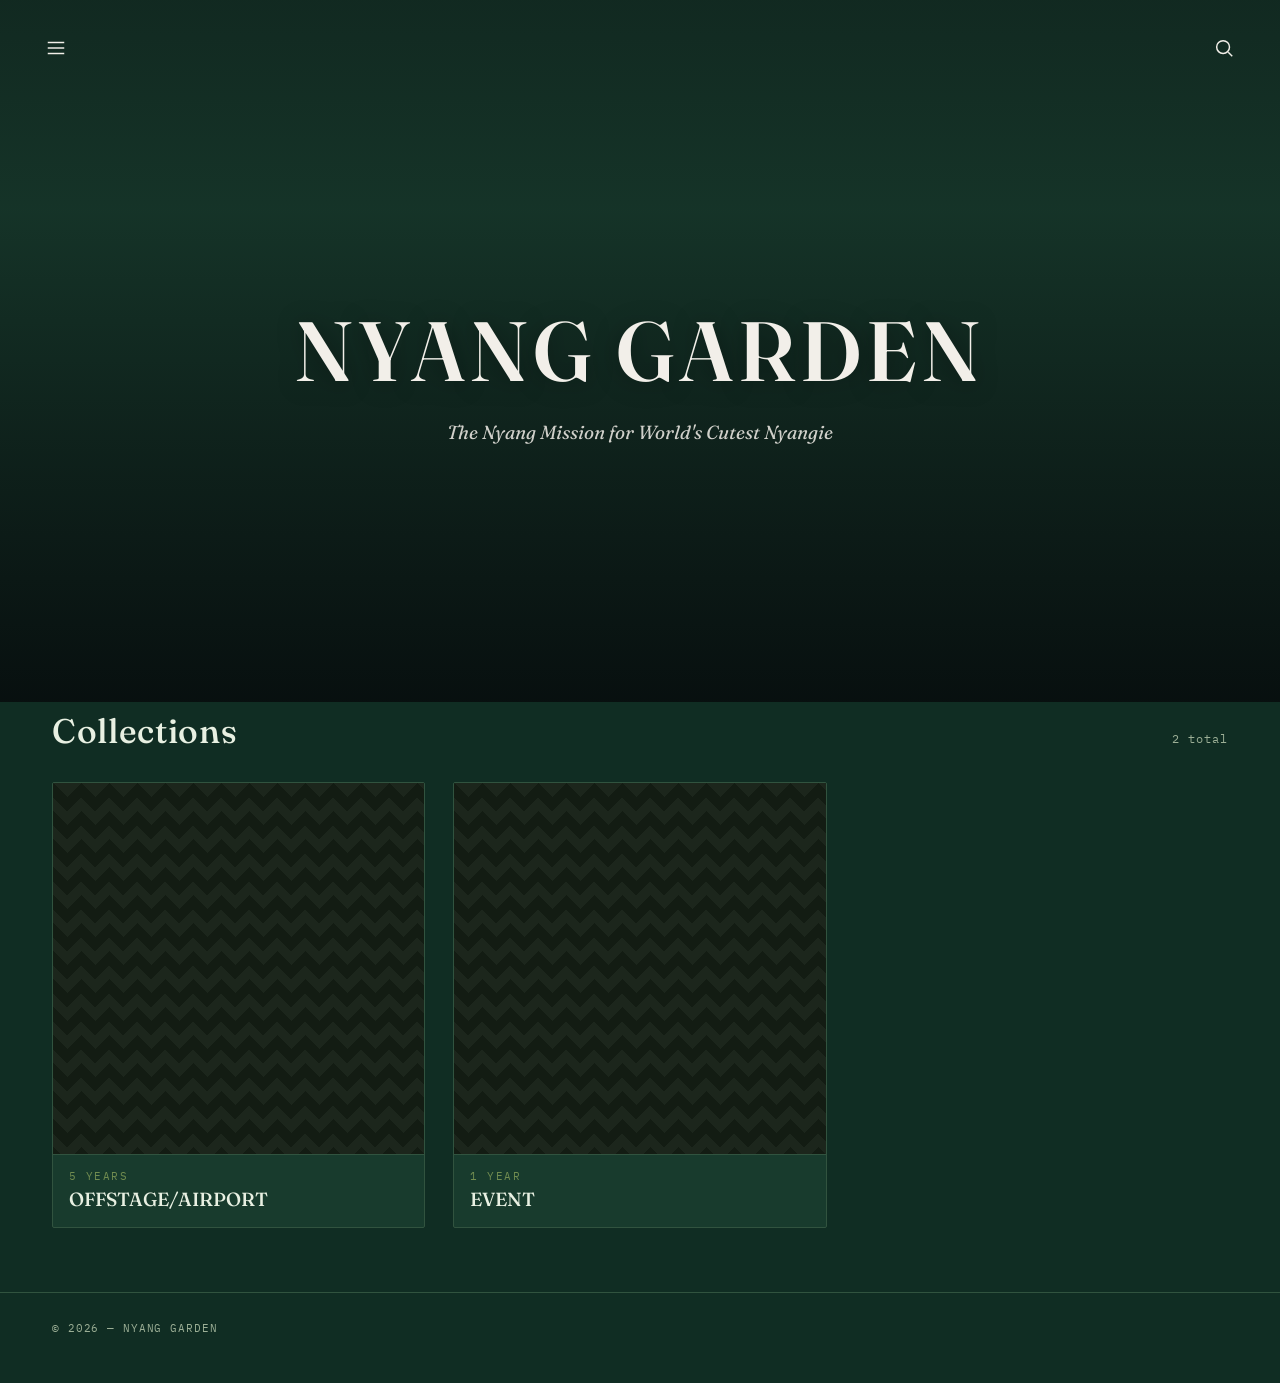
==== index.html @ 41c12a2d "Add files via upload" ====
<!DOCTYPE html>
<html lang="vi">
<head>
  <meta charset="UTF-8" />
  <meta name="viewport" content="width=device-width, initial-scale=1.0" />
  <title>Nyang Garden</title>
  <meta name="description" content="A curated photo exhibition" />
  <link rel="preconnect" href="https://fonts.googleapis.com" />
  <link rel="preconnect" href="https://fonts.gstatic.com" crossorigin />
  <link
    href="https://fonts.googleapis.com/css2?family=Fraunces:opsz,wght@9..144,500;9..144,600&family=Work+Sans:wght@400;500;600&family=IBM+Plex+Mono:wght@400;500&display=swap"
    rel="stylesheet"
  />
  <link rel="stylesheet" href="style.css" />
</head>
<body>
  <div id="app"></div>
  <script src="app.js"></script>
</body>
</html>
---- style.css ----
/* =========================================================
   NYANG GARDEN — exhibition-style photo showroom for Yang Jungwon of ENHYPEN
   Design tokens live here. Change these to reskin the site.
   ========================================================= */
 
:root {
  --bg: #102D23; /* màu nền chính của cả trang */
  --bg-elevated: #183B2D; /* màu nền của thẻ card (nhạt hơn nền chính 1 chút) */
  --line: #31533F; /* màu viền, đường kẻ phân cách */
  --text: #E8F0E2; /* màu chữ chính */
  --text-muted: #9CAF96; /* màu chữ phụ (ngày tháng, ghi chú nhỏ) */
  --accent: #718C50; /* màu nhấn — dùng cho nhãn, viền hover, chữ nổi bật */
  --accent-bright: #A4BD72; /* màu nhấn sáng hơn — dùng khi hover/focus */
  --font-display: "Fraunces", "Playfair Display", Georgia, serif;
  --font-body: "Work Sans", "Inter", system-ui, sans-serif;
  --font-mono: "IBM Plex Mono", "Courier New", monospace;
  --radius: 2px;
  --gap: 28px;
  --max-width: 1240px;
}
 
* { box-sizing: border-box; }
 
html { scroll-behavior: smooth; }
 
body {
  margin: 0;
  background: var(--bg);
  color: var(--text);
  font-family: var(--font-body);
  -webkit-font-smoothing: antialiased;
}
 
a { color: inherit; text-decoration: none; }
 
img { display: block; max-width: 100%; }
 
::selection { background: var(--accent); color: #101014; }
 
:focus-visible {
  outline: 2px solid var(--accent-bright);
  outline-offset: 3px;
}
 
@media (prefers-reduced-motion: reduce) {
  * { animation-duration: 0.01ms !important; transition-duration: 0.01ms !important; }
}
 
/* ---------- Hero banner (home page only) ---------- */
 
.hero {
  position: relative;
  height: 78vh;
  min-height: 460px;
  max-height: 780px;
  width: 100%;
  overflow: hidden;
  background: var(--bg-elevated); /* màu nền dự phòng trong lúc ảnh hero đang tải */
  display: flex;
  flex-direction: column;
}
 
.hero-img {
  position: absolute;
  inset: 0;
  width: 100%;
  height: 100%;
  object-fit: cover;
  object-position: center 30%;
}
 
.hero::after {
  content: "";
  position: absolute;
  inset: 0;
  background: linear-gradient(
    180deg,
    rgba(5, 8, 10, 0.35) 0%,
    rgba(5, 8, 10, 0.15) 30%,
    rgba(5, 8, 10, 0.55) 68%,
    rgba(5, 8, 10, 0.85) 100%
  );
}
 
.hero-topbar {
  position: relative;
  z-index: 2;
  display: flex;
  align-items: center;
  justify-content: space-between;
  padding: 28px 36px;
}
 
.hero-icon-btn {
  display: flex;
  align-items: center;
  justify-content: center;
  width: 40px;
  height: 40px;
  color: #f2efe9;
  background: transparent;
  border: none;
  cursor: pointer;
}
 
.hero-icon-btn svg { width: 22px; height: 22px; }
 
.hero-body {
  position: relative;
  z-index: 2;
  flex: 1;
  display: flex;
  flex-direction: column;
  align-items: center;
  justify-content: center;
  text-align: center;
  padding: 0 24px 56px;
}
 
.hero-title {
  font-family: var(--font-display);
  font-weight: 600;
  font-size: clamp(38px, 7vw, 84px);
  letter-spacing: 0.06em;
  color: #f2efe9;
  margin: 0;
  text-shadow: 0 2px 24px rgba(0, 0, 0, 0.35);
}
 
.hero-subtitle {
  font-family: var(--font-display);
  font-style: italic;
  font-weight: 400;
  font-size: clamp(14px, 1.6vw, 19px);
  color: rgba(242, 239, 233, 0.85);
  margin: 18px 0 0;
}
 
 
/* ---------- Layout shell ---------- */
 
.wrap {
  max-width: var(--max-width);
  margin: 0 auto;
  padding: 0 32px;
}
 
header.site-header {
  padding: 48px 0 28px;
  border-bottom: 1px solid var(--line);
}
 
.site-title {
  font-family: var(--font-display);
  font-weight: 600;
  font-size: clamp(28px, 4vw, 42px);
  letter-spacing: 0.04em;
  margin: 0;
}
 
.site-subtitle {
  margin: 8px 0 0;
  color: var(--text-muted);
  font-size: 14px;
  letter-spacing: 0.08em;
  text-transform: uppercase;
  font-family: var(--font-mono);
}
 
/* ---------- Breadcrumb / floor signage ---------- */
 
.floor-guide {
  display: flex;
  align-items: center;
  gap: 10px;
  padding: 22px 0;
  font-family: var(--font-mono);
  font-size: 12px;
  letter-spacing: 0.12em;
  text-transform: uppercase;
  color: var(--text-muted);
  flex-wrap: wrap;
}
 
.floor-guide a { color: var(--text-muted); border-bottom: 1px solid transparent; }
.floor-guide a:hover { color: var(--accent-bright); border-color: var(--accent-bright); }
.floor-guide .sep { color: var(--line); }
.floor-guide .current { color: var(--accent); }
 
/* ---------- Section heading ---------- */
 
.section-head {
  display: flex;
  align-items: baseline;
  justify-content: space-between;
  padding: 8px 0 30px;
  gap: 16px;
}
 
.section-head h2 {
  font-family: var(--font-display);
  font-weight: 500;
  font-size: clamp(24px, 3vw, 34px);
  margin: 0;
  letter-spacing: 0.02em;
}
 
.section-count {
  font-family: var(--font-mono);
  font-size: 12px;
  color: var(--text-muted);
  letter-spacing: 0.08em;
  white-space: nowrap;
}
 
/* ---------- Card grid ---------- */
 
.grid {
  display: grid;
  grid-template-columns: repeat(auto-fill, minmax(320px, 1fr));
  gap: var(--gap);
  padding-bottom: 64px;
}
 
.card {
  position: relative;
  display: block;
  background: var(--bg-elevated);
  border: 1px solid var(--line);
  border-radius: var(--radius);
  overflow: hidden;
  transition: transform 0.25s ease, border-color 0.25s ease;
}
 
.card:hover,
.card:focus-visible {
  transform: translateY(-4px);
  border-color: var(--accent);
}
 
.card-frame {
  aspect-ratio: 1 / 1;
  width: 100%;
  overflow: hidden;
  background:
    linear-gradient(135deg, #1c261c 25%, transparent 25%) -14px 0/28px 28px,
    linear-gradient(225deg, #1c261c 25%, transparent 25%) -14px 0/28px 28px,
    linear-gradient(315deg, #1c261c 25%, transparent 25%) 0 0/28px 28px,
    linear-gradient(45deg, #1c261c 25%, #131c13 25%) 0 0/28px 28px;
}
 
.card-frame img {
  width: 100%;
  height: 100%;
  object-fit: cover;
  transition: transform 0.5s ease;
}
 
.card:hover .card-frame img { transform: scale(1.05); }
 
.card-plate {
  padding: 14px 16px 16px;
  border-top: 1px solid var(--line);
}
 
.card-plate .plate-eyebrow {
  display: block;
  font-family: var(--font-mono);
  font-size: 10.5px;
  letter-spacing: 0.14em;
  text-transform: uppercase;
  color: var(--accent);
  margin-bottom: 4px;
}
 
.card-plate .plate-title {
  font-family: var(--font-display);
  font-size: 19px;
  font-weight: 500;
  margin: 0;
}
 
.card-plate .plate-sub {
  margin: 3px 0 0;
  font-size: 12.5px;
  color: var(--text-muted);
}
 
.card.is-external::after {
  content: "↗";
  position: absolute;
  top: 12px;
  right: 12px;
  width: 28px;
  height: 28px;
  display: flex;
  align-items: center;
  justify-content: center;
  background: rgba(16, 16, 20, 0.75);
  border: 1px solid var(--line);
  border-radius: 50%;
  font-size: 14px;
  color: var(--accent-bright);
}
 
/* ---------- Empty state ---------- */
 
.empty-state {
  padding: 60px 0;
  text-align: center;
  color: var(--text-muted);
  font-family: var(--font-mono);
  font-size: 13px;
  letter-spacing: 0.06em;
}
 
/* ---------- Footer ---------- */
 
footer.site-footer {
  border-top: 1px solid var(--line);
  padding: 28px 0 48px;
  color: var(--text-muted);
  font-family: var(--font-mono);
  font-size: 11px;
  letter-spacing: 0.08em;
  text-transform: uppercase;
}
 
@media (max-width: 560px) {
  .wrap { padding: 0 18px; }
  .grid { grid-template-columns: repeat(auto-fill, minmax(150px, 1fr)); gap: 16px; }
}
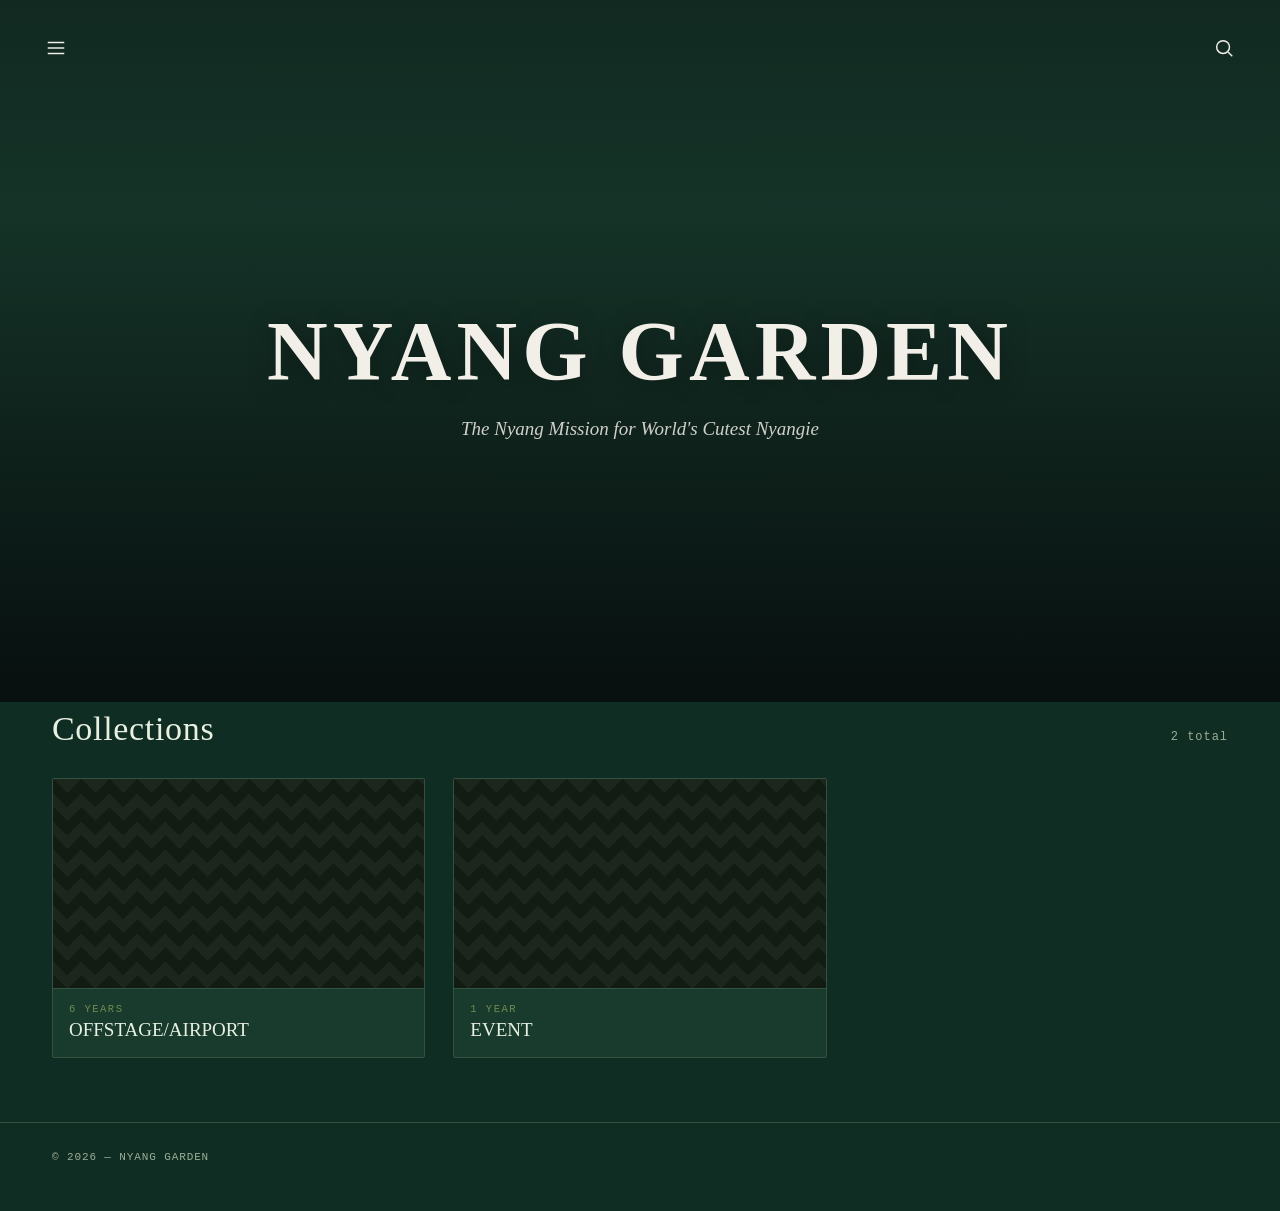
==== commit b66aef67: "Update index.html" ====
--- a/index.html
+++ b/index.html
@@ -7,10 +7,9 @@
   <meta name="description" content="A curated photo exhibition" />
   <link rel="preconnect" href="https://fonts.googleapis.com" />
   <link rel="preconnect" href="https://fonts.gstatic.com" crossorigin />
-  <link
-    href="https://fonts.googleapis.com/css2?family=Fraunces:opsz,wght@9..144,500;9..144,600&family=Work+Sans:wght@400;500;600&family=IBM+Plex+Mono:wght@400;500&display=swap"
-    rel="stylesheet"
-  />
+<link rel="preconnect" href="https://fonts.googleapis.com">
+<link rel="preconnect" href="https://fonts.gstatic.com" crossorigin>
+<link href="https://fonts.googleapis.com/css2?family=Bonbon&family=Cormorant+SC:wght@300;400;500;600;700&family=Oldenburg&display=swap" rel="stylesheet">
   <link rel="stylesheet" href="style.css" />
 </head>
 <body>
--- a/style.css
+++ b/style.css
@@ -257,7 +257,13 @@
 }
  
 .card:hover .card-frame img { transform: scale(1.05); }
- 
+ /* Per-level aspect ratios: category = video-standard 16:9, year = 1:1, date = 2:3 */
+.card-category .card-frame { aspect-ratio: 16 / 9; }
+.card-year .card-frame { aspect-ratio: 1 / 1; }
+.card-date .card-frame { aspect-ratio: 2 / 3; }
+
+/* Category cards are the largest — give them more room in the grid */
+.grid:has(.card-category) { grid-template-columns: repeat(auto-fill, minmax(340px, 1fr)); }
 .card-plate {
   padding: 14px 16px 16px;
   border-top: 1px solid var(--line);
@@ -329,4 +335,206 @@
 @media (max-width: 560px) {
   .wrap { padding: 0 18px; }
   .grid { grid-template-columns: repeat(auto-fill, minmax(150px, 1fr)); gap: 16px; }
-}+}
+ 
+/* ---------- Add-card tile + modal (edit mode only) ---------- */
+ 
+.add-card {
+  display: flex;
+  flex-direction: column;
+  align-items: center;
+  justify-content: center;
+  gap: 10px;
+  aspect-ratio: 4 / 5;
+  background: transparent;
+  border: 1.5px dashed var(--line);
+  color: var(--text-muted);
+  cursor: pointer;
+  font-family: var(--font-body);
+  transition: border-color 0.2s ease, color 0.2s ease;
+}
+ 
+.add-card:hover, .add-card:focus-visible {
+  border-color: var(--accent-bright);
+  color: var(--accent-bright);
+  transform: none;
+}
+ 
+.add-card-plus { font-size: 40px; line-height: 1; font-weight: 300; }
+.add-card-label { font-family: var(--font-mono); font-size: 11px; letter-spacing: 0.08em; text-transform: uppercase; }
+ 
+.modal-backdrop {
+  position: fixed;
+  inset: 0;
+  background: rgba(5, 8, 6, 0.72);
+  display: flex;
+  align-items: center;
+  justify-content: center;
+  padding: 24px;
+  z-index: 100;
+}
+ 
+.modal-box {
+  position: relative;
+  width: 100%;
+  max-width: 460px;
+  max-height: 88vh;
+  overflow-y: auto;
+  background: var(--bg-elevated);
+  border: 1px solid var(--line);
+  border-radius: var(--radius);
+  padding: 28px;
+}
+ 
+.modal-title {
+  font-family: var(--font-display);
+  font-size: 20px;
+  font-weight: 600;
+  margin: 0 0 20px;
+  padding-right: 24px;
+}
+ 
+.modal-close {
+  position: absolute;
+  top: 14px;
+  right: 14px;
+  background: transparent;
+  border: none;
+  color: var(--text-muted);
+  font-size: 26px;
+  line-height: 1;
+  cursor: pointer;
+}
+.modal-close:hover { color: var(--accent-bright); }
+ 
+.modal-box .cc-field { margin-top: 16px; }
+.modal-box .cc-field:first-of-type { margin-top: 0; }
+.modal-box .cc-field > span {
+  display: block;
+  font-family: var(--font-mono);
+  font-size: 11.5px;
+  color: var(--text-muted);
+  margin-bottom: 6px;
+}
+.modal-box input[type="text"] {
+  width: 100%;
+  background: var(--bg);
+  border: 1px solid var(--line);
+  color: var(--text);
+  font-family: var(--font-body);
+  font-size: 14px;
+  padding: 10px 12px;
+  border-radius: var(--radius);
+}
+.modal-box input[type="text"]:focus-visible { border-color: var(--accent-bright); }
+ 
+.modal-dropzone {
+  padding: 24px;
+  margin-top: 0;
+}
+ 
+.modal-preview {
+  width: 88px;
+  height: 88px;
+  object-fit: cover;
+  border-radius: var(--radius);
+  margin: 0 auto;
+}
+ 
+.cc-generate-btn {
+  margin-top: 20px;
+  width: 100%;
+  background: var(--accent);
+  color: var(--bg);
+  border: none;
+  padding: 12px;
+  font-family: var(--font-mono);
+  font-size: 13px;
+  letter-spacing: 0.06em;
+  text-transform: uppercase;
+  border-radius: var(--radius);
+  cursor: pointer;
+}
+.cc-generate-btn:hover { opacity: 0.88; }
+ 
+/* Shared: upload box + copy/output styles (used by the add-card modal) */
+ 
+.upload-box {
+  border: 1.5px dashed var(--line);
+  border-radius: var(--radius);
+  background: var(--bg);
+  padding: 32px 20px;
+  text-align: center;
+  transition: border-color 0.2s ease, background 0.2s ease;
+}
+.upload-box.is-dragover { border-color: var(--accent-bright); }
+ 
+.upload-hint {
+  margin: 0 0 14px;
+  color: var(--text-muted);
+  font-size: 13px;
+}
+ 
+.pick-btn {
+  font-family: var(--font-mono);
+  font-size: 12.5px;
+  letter-spacing: 0.06em;
+  text-transform: uppercase;
+  color: var(--bg);
+  background: var(--accent-bright);
+  border: none;
+  border-radius: var(--radius);
+  padding: 10px 20px;
+  cursor: pointer;
+  transition: opacity 0.2s ease;
+}
+.pick-btn:hover { opacity: 0.85; }
+ 
+.cc-upload-status {
+  margin: 10px 0 0;
+  font-size: 12px;
+  color: var(--accent);
+  min-height: 1em;
+}
+.cc-upload-status.is-error { color: #d98a8a; }
+ 
+.cc-output {
+  margin-top: 20px;
+  padding: 14px;
+  background: var(--bg);
+  border: 1px solid var(--line);
+  border-radius: var(--radius);
+}
+.cc-output-hint { margin: 0 0 10px; font-size: 12.5px; color: var(--accent-bright); }
+ 
+.result-url-row { display: flex; gap: 8px; }
+ 
+.cc-output-json {
+  flex: 1;
+  min-width: 0;
+  background: var(--bg-elevated);
+  border: 1px solid var(--line);
+  color: var(--text);
+  font-family: var(--font-mono);
+  font-size: 12px;
+  line-height: 1.5;
+  padding: 10px;
+  border-radius: var(--radius);
+  resize: vertical;
+}
+ 
+.copy-btn {
+  font-family: var(--font-mono);
+  font-size: 12px;
+  letter-spacing: 0.04em;
+  text-transform: uppercase;
+  color: var(--text);
+  background: transparent;
+  border: 1px solid var(--line);
+  border-radius: var(--radius);
+  padding: 8px 14px;
+  cursor: pointer;
+  white-space: nowrap;
+  transition: border-color 0.2s ease, color 0.2s ease;
+}
+.copy-btn:hover, .copy-btn.is-copied { border-color: var(--accent-bright); color: var(--accent-bright); }
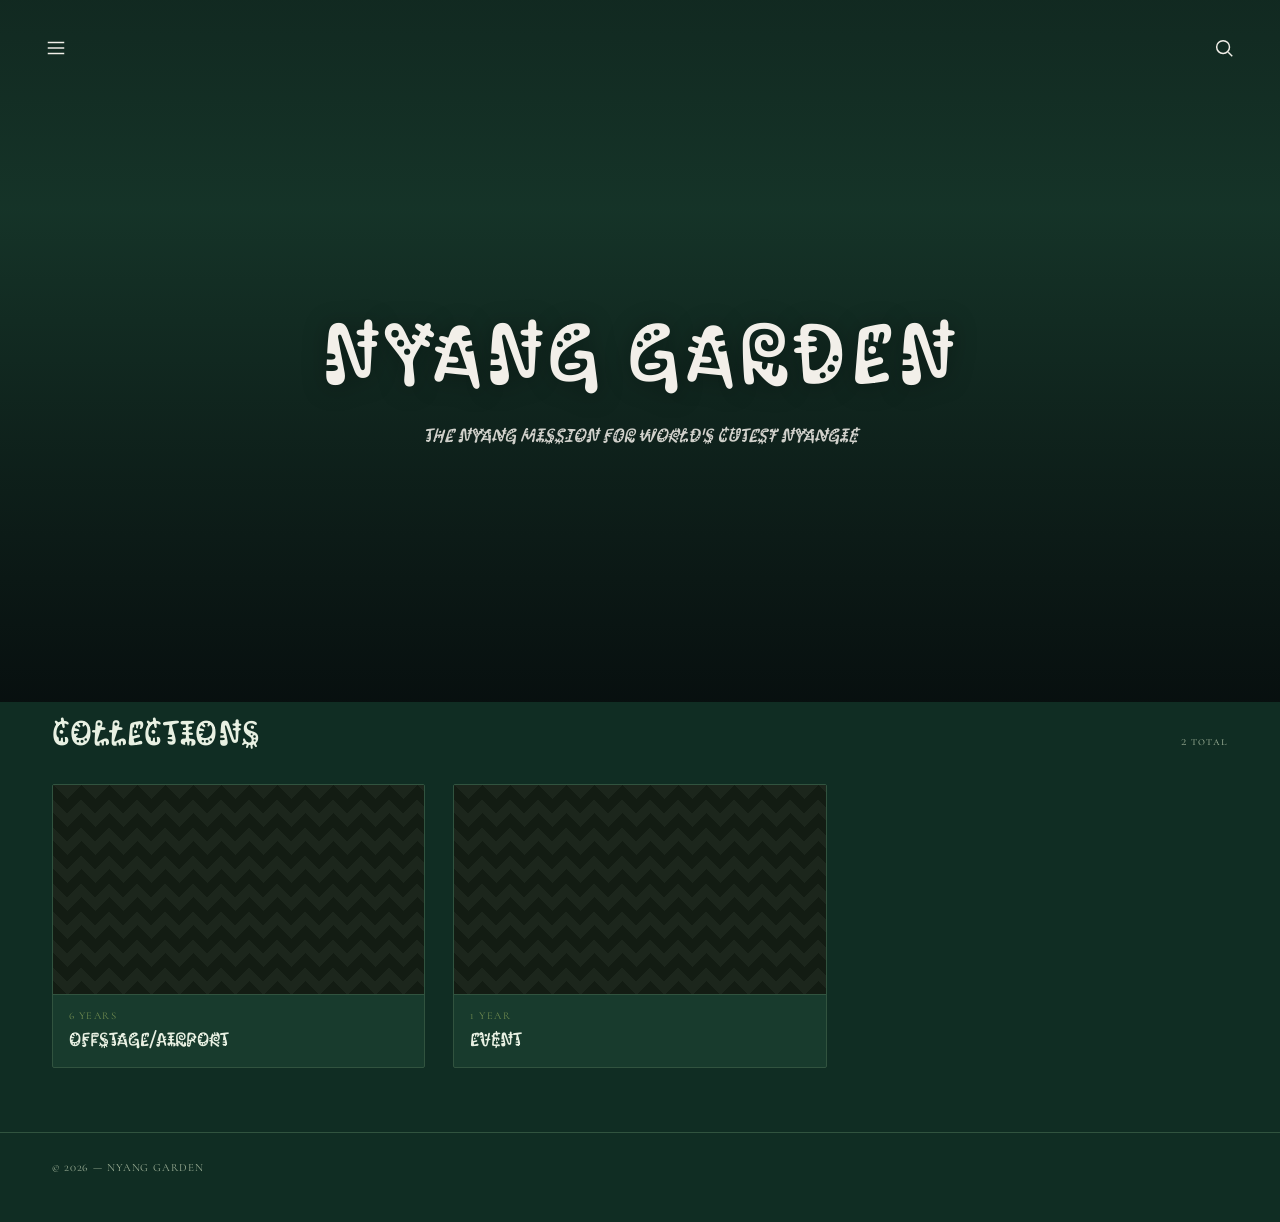
==== commit 8d56c777: "Update index.html" ====
--- a/index.html
+++ b/index.html
@@ -9,7 +9,7 @@
   <link rel="preconnect" href="https://fonts.gstatic.com" crossorigin />
 <link rel="preconnect" href="https://fonts.googleapis.com">
 <link rel="preconnect" href="https://fonts.gstatic.com" crossorigin>
-<link href="https://fonts.googleapis.com/css2?family=Bonbon&family=Cormorant+SC:wght@300;400;500;600;700&family=Oldenburg&display=swap" rel="stylesheet">
+<link href="https://fonts.googleapis.com/css2?family=Bonbon&family=Cormorant+SC:wght@300;400;500;600;700&family=Kablammo&family=Oldenburg&display=swap" rel="stylesheet">
   <link rel="stylesheet" href="style.css" />
 </head>
 <body>
--- a/style.css
+++ b/style.css
@@ -11,9 +11,9 @@
   --text-muted: #9CAF96; /* màu chữ phụ (ngày tháng, ghi chú nhỏ) */
   --accent: #718C50; /* màu nhấn — dùng cho nhãn, viền hover, chữ nổi bật */
   --accent-bright: #A4BD72; /* màu nhấn sáng hơn — dùng khi hover/focus */
-  --font-display: "Fraunces", "Playfair Display", Georgia, serif;
-  --font-body: "Work Sans", "Inter", system-ui, sans-serif;
-  --font-mono: "IBM Plex Mono", "Courier New", monospace;
+  --font-display: "Kablammo", "Fraunces", Georgia, serif;
+  --font-body: "Bonbon", "Inter", system-ui, sans-serif;
+  --font-mono: "Cormorant SC", "Courier New", monospace;
   --radius: 2px;
   --gap: 28px;
   --max-width: 1240px;
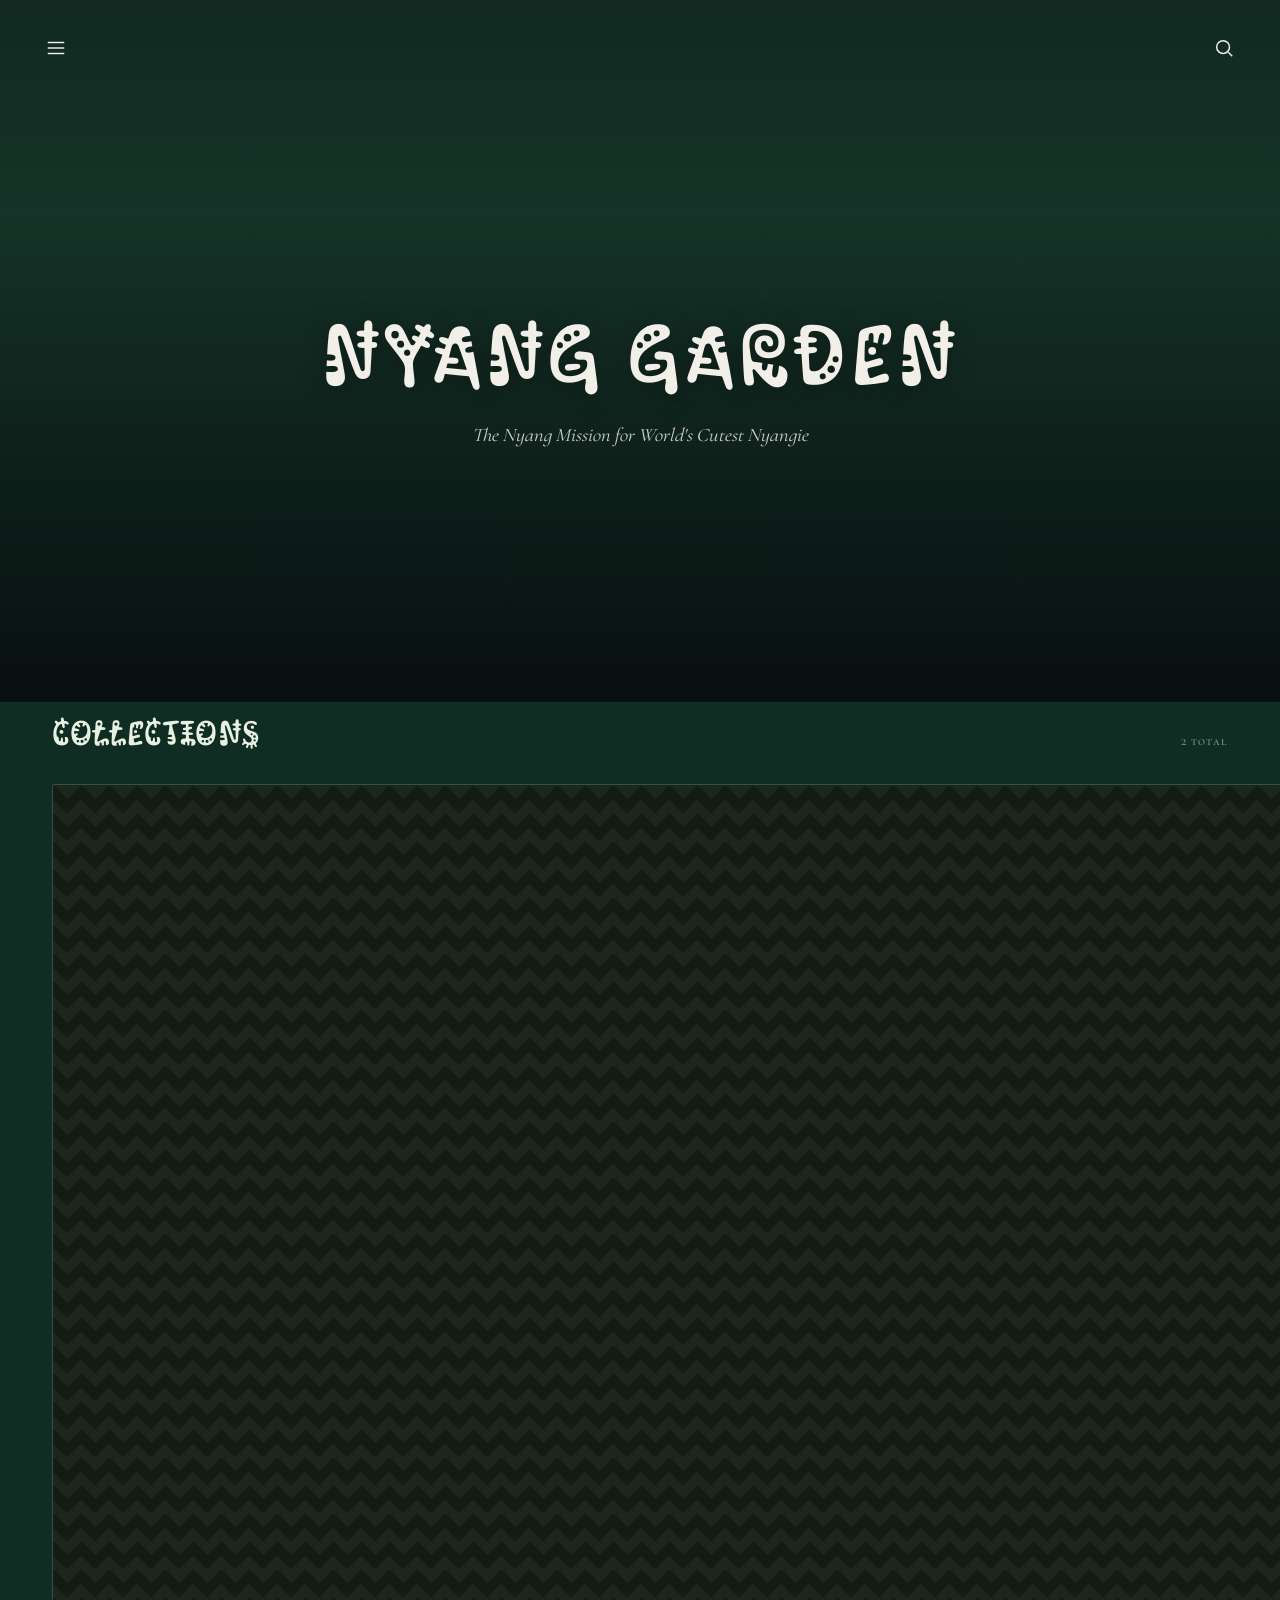
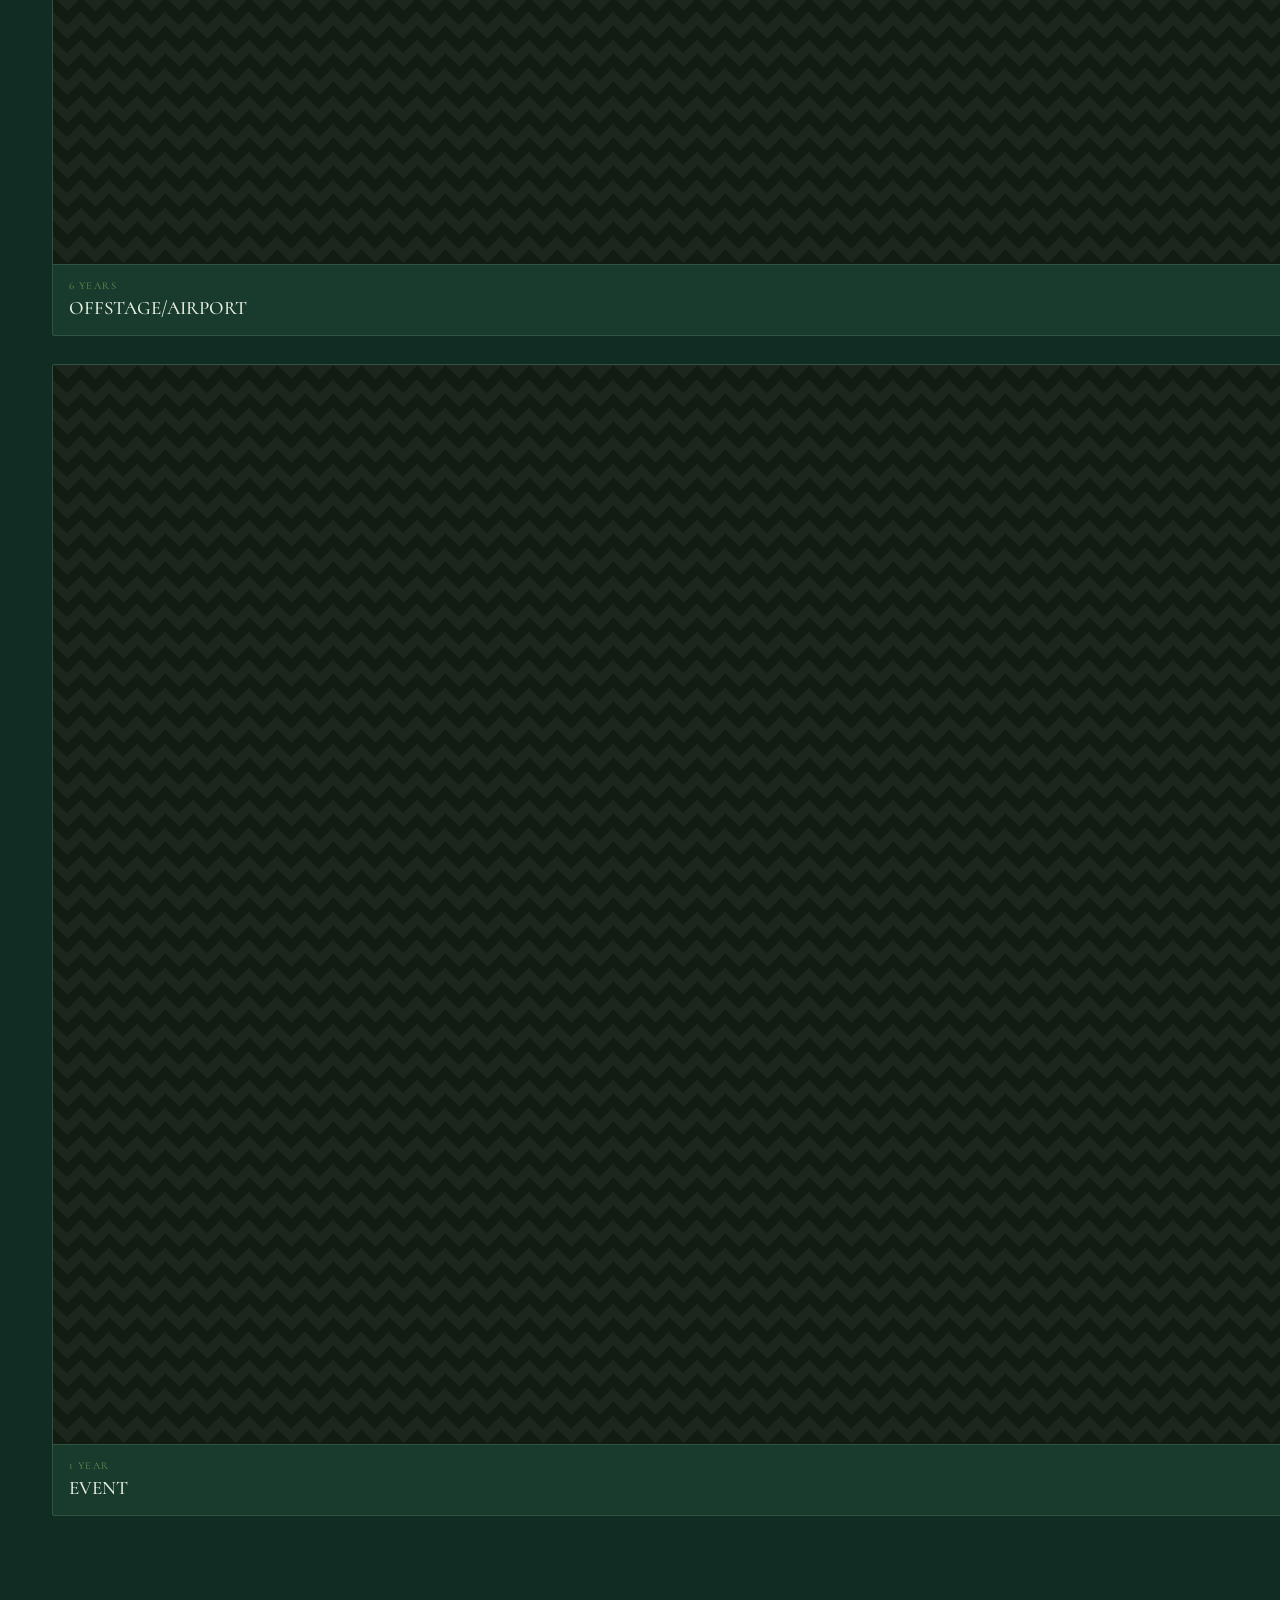
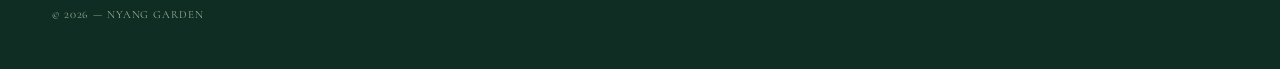
==== commit 35752ab8: "Add additional font stylesheets to index.html" ====
--- a/index.html
+++ b/index.html
@@ -10,6 +10,9 @@
 <link rel="preconnect" href="https://fonts.googleapis.com">
 <link rel="preconnect" href="https://fonts.gstatic.com" crossorigin>
 <link href="https://fonts.googleapis.com/css2?family=Bonbon&family=Cormorant+SC:wght@300;400;500;600;700&family=Kablammo&family=Oldenburg&display=swap" rel="stylesheet">
+<link rel="preconnect" href="https://fonts.googleapis.com">
+<link rel="preconnect" href="https://fonts.gstatic.com" crossorigin>
+<link href="https://fonts.googleapis.com/css2?family=Cormorant+Upright:wght@300;400;500;600;700&family=Yarndings+20&display=swap" rel="stylesheet"> 
   <link rel="stylesheet" href="style.css" />
 </head>
 <body>
--- a/style.css
+++ b/style.css
@@ -12,8 +12,10 @@
   --accent: #718C50; /* màu nhấn — dùng cho nhãn, viền hover, chữ nổi bật */
   --accent-bright: #A4BD72; /* màu nhấn sáng hơn — dùng khi hover/focus */
   --font-display: "Kablammo", "Fraunces", Georgia, serif;
-  --font-body: "Bonbon", "Inter", system-ui, sans-serif;
+  --font-body: "Cormorant SC", "Inter", system-ui, sans-serif;
   --font-mono: "Cormorant SC", "Courier New", monospace;
+   --font-subtitle: "Cormorant Upright", "Playfair Display", Georgia, serif;
+   --font-divider: "Yarndings 20", sans-serif;
   --radius: 2px;
   --gap: 28px;
   --max-width: 1240px;
@@ -128,7 +130,7 @@
 }
  
 .hero-subtitle {
-  font-family: var(--font-display);
+  font-family: var(--font-subtitle);
   font-style: italic;
   font-weight: 400;
   font-size: clamp(14px, 1.6vw, 19px);
@@ -147,11 +149,10 @@
  
 header.site-header {
   padding: 48px 0 28px;
-  border-bottom: 1px solid var(--line);
 }
  
 .site-title {
-  font-family: var(--font-display);
+  font-family: var(--font-body);
   font-weight: 600;
   font-size: clamp(28px, 4vw, 42px);
   letter-spacing: 0.04em;
@@ -263,7 +264,7 @@
 .card-date .card-frame { aspect-ratio: 2 / 3; }
 
 /* Category cards are the largest — give them more room in the grid */
-.grid:has(.card-category) { grid-template-columns: repeat(auto-fill, minmax(340px, 1fr)); }
+.grid:has(.card-category) { grid-template-columns: repeat(auto-fill, minmax(1920px, 1fr)); }
 .card-plate {
   padding: 14px 16px 16px;
   border-top: 1px solid var(--line);
@@ -280,7 +281,7 @@
 }
  
 .card-plate .plate-title {
-  font-family: var(--font-display);
+  font-family: var(--font-substitle);
   font-size: 19px;
   font-weight: 500;
   margin: 0;
@@ -323,7 +324,6 @@
 /* ---------- Footer ---------- */
  
 footer.site-footer {
-  border-top: 1px solid var(--line);
   padding: 28px 0 48px;
   color: var(--text-muted);
   font-family: var(--font-mono);
@@ -335,6 +335,17 @@
 @media (max-width: 560px) {
   .wrap { padding: 0 18px; }
   .grid { grid-template-columns: repeat(auto-fill, minmax(150px, 1fr)); gap: 16px; }
+}
+
+.divider {
+  font-family: var(--font-divider);
+  font-size: 18px;
+  letter-spacing: 6px;
+  color: var(--accent);
+  text-align: center;
+  white-space: nowrap;
+  overflow: hidden;
+  padding: 4px 0;
 }
  
 /* ---------- Add-card tile + modal (edit mode only) ---------- */
